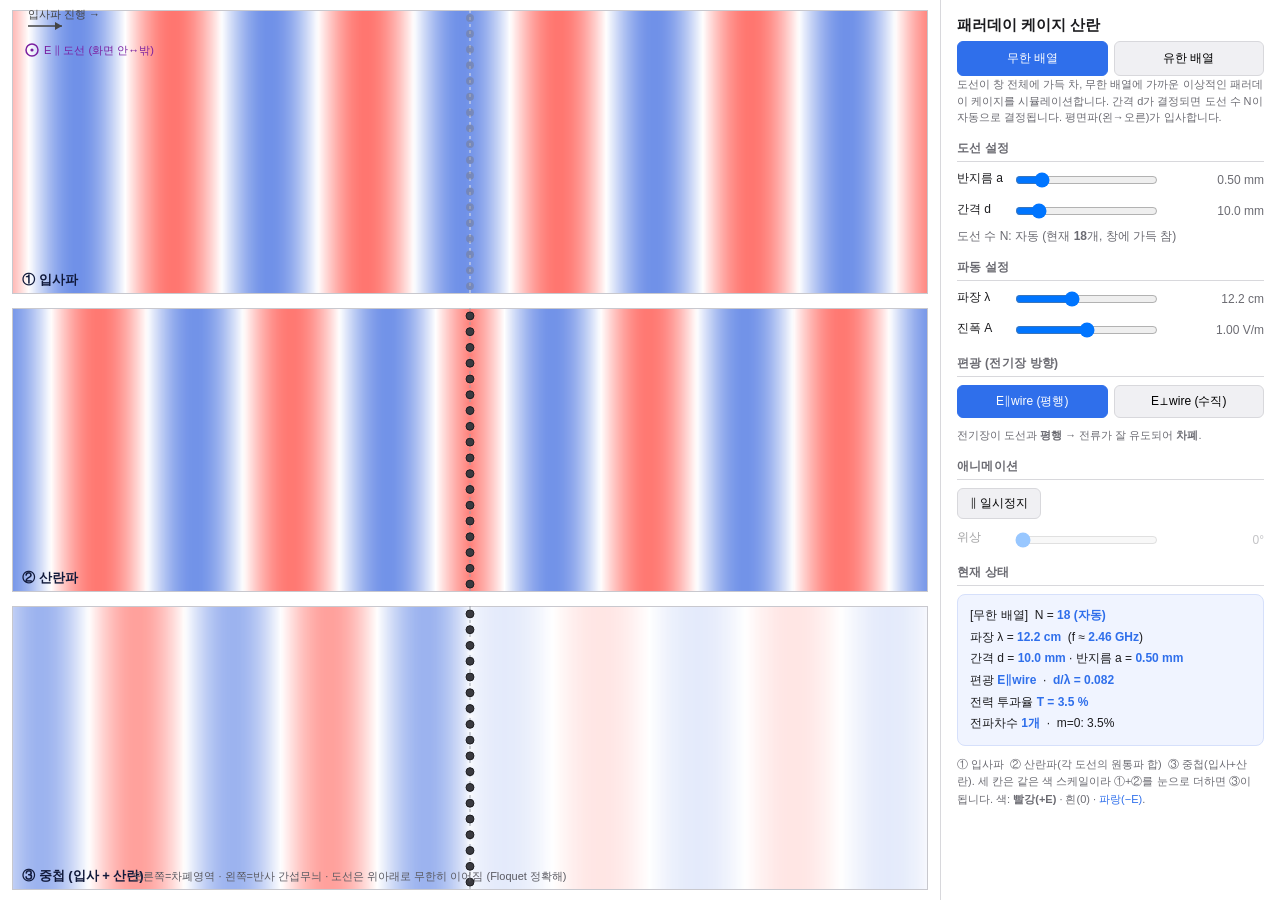
==== index.html @ 06fbdb88 "무한 배열 투과율 회절차수 합산 수정 및 수업자료 파일 추가 Co-Authored-By: Claude Opus 4.8 <noreply@anthropic.com>" ====
<!DOCTYPE html>
<html lang="ko">
<head>
<meta charset="UTF-8">
<title>패러데이 케이지 산란 시뮬레이션</title>
<link rel="stylesheet" href="style.css">
</head>
<body>
<div id="app">
  <div id="canvasWrap"><canvas id="canvas"></canvas></div>
  <div id="panel">
    <h1>패러데이 케이지 산란</h1>

    <!-- 탭 버튼 -->
    <div id="tabBar">
      <button class="tabBtn active" data-tab="0">무한 배열</button>
      <button class="tabBtn" data-tab="1">유한 배열</button>
    </div>

    <!-- Pane 0: 무한 배열 (기본) -->
    <div class="tabPane active" id="pane0">
      <div class="sub">도선이 창 전체에 가득 차, 무한 배열에 가까운 이상적인 패러데이 케이지를
        시뮬레이션합니다. 간격 d가 결정되면 도선 수 N이 자동으로 결정됩니다.
        평면파(왼→오른)가 입사합니다.</div>
      <h2>도선 설정</h2>
      <div class="row">
        <label style="width:48px">반지름 a</label>
        <input type="range" id="a0Slider" min="0.05" max="3" step="0.05" value="0.5">
        <span class="valbox" id="a0Val"></span>
      </div>
      <div class="row">
        <label style="width:48px">간격 d</label>
        <input type="range" id="d0Slider" min="3" max="60" step="0.5" value="10">
        <span class="valbox" id="d0Val"></span>
      </div>
      <div class="autoN">도선 수 N: 자동 (현재 <b id="autoNVal">—</b>개, 창에 가득 참)</div>
    </div>

    <!-- Pane 1: 유한 배열 -->
    <div class="tabPane" id="pane1">
      <div class="sub">도선 수 N을 직접 지정합니다. 개수가 적으면 가장자리 회절이 생겨
        차폐가 불완전해집니다. 도선이 창에 모두 보이도록 창 크기가 자동 조절됩니다.
        평면파(왼→오른)가 입사합니다.</div>
      <h2>도선 설정</h2>
      <div class="row">
        <label style="width:48px">반지름 a</label>
        <input type="range" id="a1Slider" min="0.05" max="3" step="0.05" value="0.5">
        <span class="valbox" id="a1Val"></span>
      </div>
      <div class="row">
        <label style="width:48px">간격 d</label>
        <input type="range" id="d1Slider" min="1" max="60" step="0.5" value="10">
        <span class="valbox" id="d1Val"></span>
      </div>
      <div class="row">
        <label style="width:48px">개수 N</label>
        <input type="range" id="n1Slider" min="2" max="60" step="1" value="30">
        <span class="valbox" id="n1Val"></span>
      </div>
    </div>

    <!-- 공유: 파동 설정 -->
    <h2>파동 설정</h2>
    <div class="row">
      <label style="width:48px">파장 λ</label>
      <input type="range" id="lamSlider" min="1" max="30" step="0.1" value="12.2">
      <span class="valbox" id="lamVal"></span>
    </div>
    <div class="row">
      <label style="width:48px">진폭 A</label>
      <input type="range" id="ampSlider" min="0" max="2" step="0.05" value="1">
      <span class="valbox" id="ampVal"></span>
    </div>

    <!-- 공유: 편광 -->
    <h2>편광 (전기장 방향)</h2>
    <div class="segbtns">
      <button id="polPar" class="active">E∥wire (평행)</button>
      <button id="polPerp">E⊥wire (수직)</button>
    </div>
    <div class="legend" id="polLegend"></div>

    <!-- 공유: 애니메이션 -->
    <h2>애니메이션</h2>
    <div class="ctrlrow">
      <button class="std" id="playBtn">‖ 일시정지</button>
    </div>
    <div class="row" id="phaseWrap">
      <label style="width:48px">위상</label>
      <input type="range" id="phaseSlider" min="0" max="360" step="1" value="0">
      <span class="valbox" id="phaseVal">0°</span>
    </div>
    <div class="hint" id="phaseHint" style="display:none">
      전자기파는 시간에 따라 진동합니다. <b>위상(0°→360°)</b>은 한 주기 안의 '시각'입니다.
      슬라이더를 움직이면 파동이 어느 순간에 있는지 정지 화면으로 탐색할 수 있습니다.
      0°와 360°는 같은 순간(한 주기 후)이고, 180°는 빨강·파랑이 반전된 순간입니다.
    </div>

    <!-- 공유: 현재 상태 -->
    <h2>현재 상태</h2>
    <div class="info" id="infoBox"></div>

    <div class="hint">
      ① 입사파 &nbsp;② 산란파(각 도선의 원통파 합) &nbsp;③ 중첩(입사+산란).
      세 칸은 같은 색 스케일이라 ①+②를 눈으로 더하면 ③이 됩니다.
      색: <b>빨강(+E)</b> · 흰(0) · <span style="color:#2f6feb">파랑(−E)</span>.
    </div>
  </div>
</div>
<script src="script.js"></script>
</body>
</html>
---- style.css ----
:root {
  --bg: #f7f7f8;
  --panel-bg: #ffffff;
  --border: #d8d8dc;
  --text: #1c1c1f;
  --muted: #6b6b72;
  --accent: #2f6feb;
}
* { box-sizing: border-box; }
html, body {
  margin: 0; padding: 0; height: 100%;
  font-family: "Pretendard", "Malgun Gothic", "Apple SD Gothic Neo", sans-serif;
  background: var(--bg); color: var(--text);
}
#app { display: flex; height: 100vh; }
#canvasWrap { flex: 1; position: relative; min-width: 0; }
#canvas { display: block; width: 100%; height: 100%; background: #ffffff; }

#panel {
  width: 340px; flex-shrink: 0; background: var(--panel-bg);
  border-left: 1px solid var(--border); overflow-y: auto;
  padding: 16px; font-size: 13px;
}
h1 { font-size: 15px; margin: 0 0 6px; }
.sub { font-size: 11px; color: var(--muted); margin-bottom: 8px; line-height: 1.5; }
h2 { font-size: 12px; margin: 14px 0 8px; color: var(--muted);
  border-bottom: 1px solid var(--border); padding-bottom: 4px; letter-spacing: .02em; }
label { display: block; font-size: 12px; margin-bottom: 4px; }
.row { display: flex; align-items: center; gap: 8px; margin-bottom: 10px; }
.row input[type=range] { flex: 1; }
.valbox { width: 96px; text-align: right; font-variant-numeric: tabular-nums; font-size: 12px; color: var(--muted); }

/* 탭 바 */
#tabBar { display: flex; gap: 6px; margin: 6px 0 0; }
.tabBtn {
  flex: 1; font-size: 12px; padding: 8px 6px;
  border: 1px solid var(--border); border-radius: 6px;
  background: #f0f0f3; cursor: pointer; transition: background .12s;
}
.tabBtn:hover { background: #e4e4e8; }
.tabBtn.active { background: var(--accent); color: #fff; border-color: var(--accent); }

/* 탭 콘텐츠 */
.tabPane { display: none; }
.tabPane.active { display: block; }

/* 무한 배열 자동 N 표시 */
.autoN { font-size: 12px; color: var(--muted); margin: -4px 0 10px; }

/* 편광 버튼 */
.segbtns { display: flex; gap: 6px; margin-bottom: 6px; }
.segbtns button {
  flex: 1; font-size: 12px; padding: 7px 6px; border: 1px solid var(--border);
  border-radius: 6px; background: #f0f0f3; cursor: pointer;
}
.segbtns button.active { background: var(--accent); color: #fff; border-color: var(--accent); }

.ctrlrow { display: flex; gap: 8px; align-items: center; margin-bottom: 10px; }
button.std {
  font-size: 12px; padding: 6px 12px; border: 1px solid var(--border); border-radius: 6px;
  background: #f0f0f3; cursor: pointer;
}
button.std:hover { background: #e4e4e8; }

.info { font-size: 12px; line-height: 1.8; background: #f0f4ff; border: 1px solid #d6e0fb;
  border-radius: 8px; padding: 10px 12px; }
.info b { color: var(--accent); font-variant-numeric: tabular-nums; }
.legend { font-size: 11px; color: var(--muted); line-height: 1.7; margin-top: 8px; }
.hint { font-size: 11px; color: var(--muted); margin-top: 10px; line-height: 1.6; }
#phaseWrap { opacity: .4; pointer-events: none; }
#phaseWrap.on { opacity: 1; pointer-events: auto; }
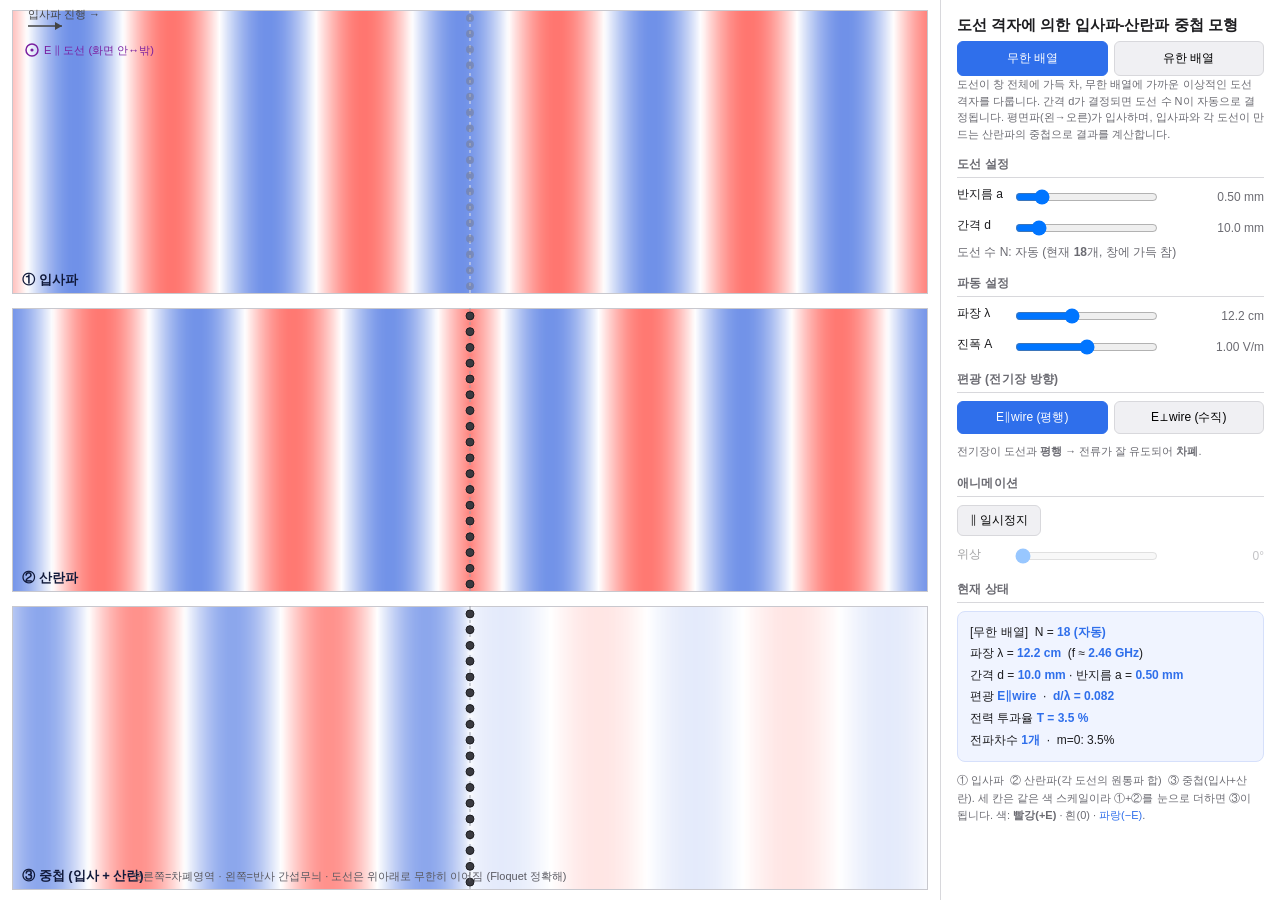
==== commit e596038f: "화면 문구를 '도선 격자' 표현으로 통일 (제목·h1·무한배열 설명) Co-Authored-By: Claude Opus 4.8 <noreply@anthropic.com>" ====
--- a/index.html
+++ b/index.html
@@ -2,14 +2,14 @@
 <html lang="ko">
 <head>
 <meta charset="UTF-8">
-<title>패러데이 케이지 산란 시뮬레이션</title>
+<title>도선 격자에 의한 입사파-산란파 중첩 모형</title>
 <link rel="stylesheet" href="style.css">
 </head>
 <body>
 <div id="app">
   <div id="canvasWrap"><canvas id="canvas"></canvas></div>
   <div id="panel">
-    <h1>패러데이 케이지 산란</h1>
+    <h1>도선 격자에 의한 입사파-산란파 중첩 모형</h1>
 
     <!-- 탭 버튼 -->
     <div id="tabBar">
@@ -19,9 +19,9 @@
 
     <!-- Pane 0: 무한 배열 (기본) -->
     <div class="tabPane active" id="pane0">
-      <div class="sub">도선이 창 전체에 가득 차, 무한 배열에 가까운 이상적인 패러데이 케이지를
-        시뮬레이션합니다. 간격 d가 결정되면 도선 수 N이 자동으로 결정됩니다.
-        평면파(왼→오른)가 입사합니다.</div>
+      <div class="sub">도선이 창 전체에 가득 차, 무한 배열에 가까운 이상적인 도선 격자를
+        다룹니다. 간격 d가 결정되면 도선 수 N이 자동으로 결정됩니다.
+        평면파(왼→오른)가 입사하며, 입사파와 각 도선이 만드는 산란파의 중첩으로 결과를 계산합니다.</div>
       <h2>도선 설정</h2>
       <div class="row">
         <label style="width:48px">반지름 a</label>
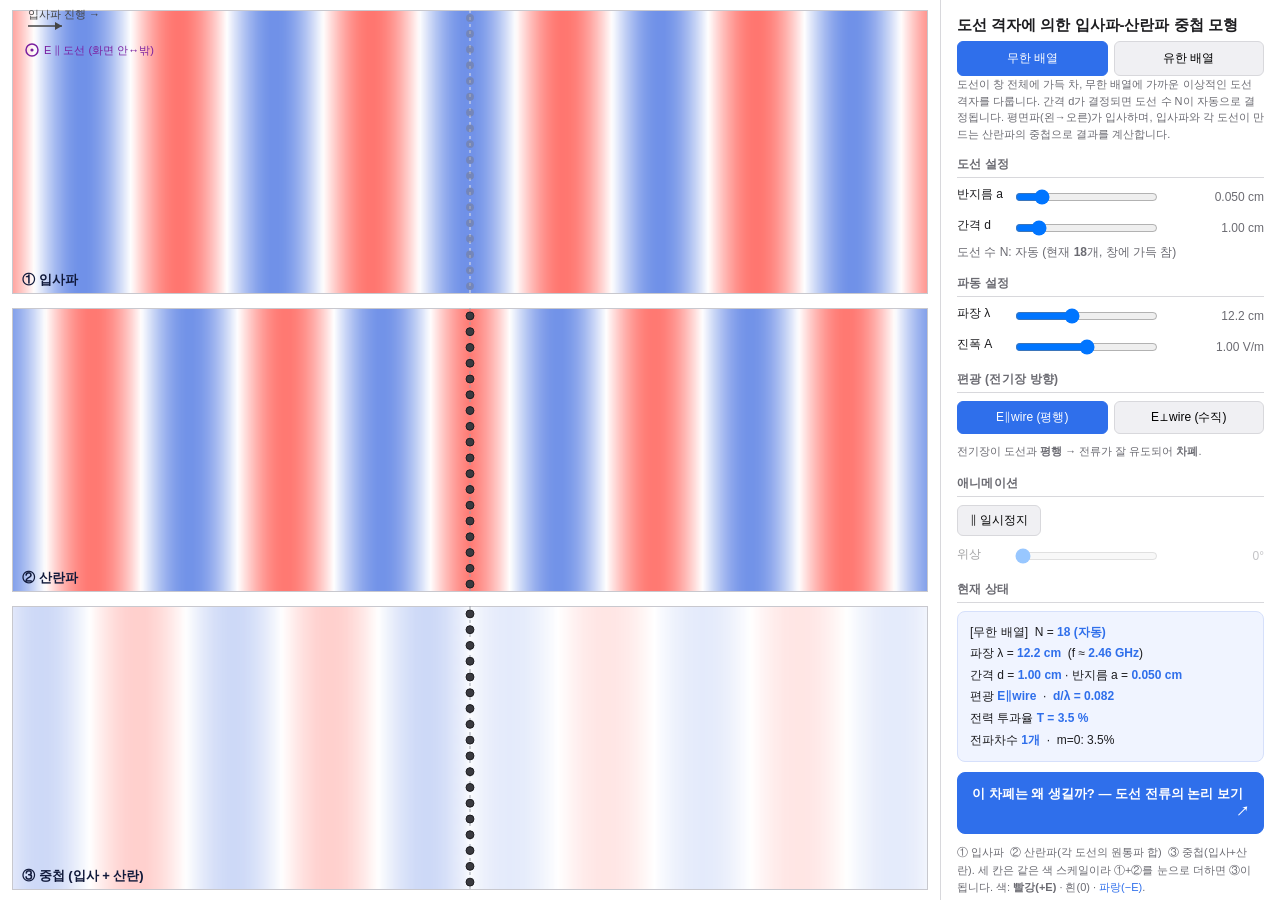
==== commit f40a3b21: "추가: 메인 모형에 메커니즘(phasor-steps) 연결 버튼 + 단위 cm 표기 통일 - 메인 격자 모형에 "이 차폐는 왜 생길까?" 버튼 추가, phasor-steps로 λ/" ====
--- a/index.html
+++ b/index.html
@@ -100,6 +100,11 @@
     <h2>현재 상태</h2>
     <div class="info" id="infoBox"></div>
 
+    <div id="mechanismWrap">
+      <button class="mechBtn" id="mechanismBtn">이 차폐는 왜 생길까? — 도선 전류의 논리 보기 <span class="arrow">↗</span></button>
+      <div class="hint" id="mechanismHint" style="display:none"></div>
+    </div>
+
     <div class="hint">
       ① 입사파 &nbsp;② 산란파(각 도선의 원통파 합) &nbsp;③ 중첩(입사+산란).
       세 칸은 같은 색 스케일이라 ①+②를 눈으로 더하면 ③이 됩니다.
--- a/style.css
+++ b/style.css
@@ -65,6 +65,24 @@
 .info { font-size: 12px; line-height: 1.8; background: #f0f4ff; border: 1px solid #d6e0fb;
   border-radius: 8px; padding: 10px 12px; }
 .info b { color: var(--accent); font-variant-numeric: tabular-nums; }
+.mechBtn {
+  display: block;
+  width: 100%;
+  margin: 10px 0 4px;
+  padding: 12px 14px;
+  font-size: 13px;
+  font-weight: 600;
+  text-align: left;
+  color: #fff;
+  background: var(--accent);
+  border: 1px solid var(--accent);
+  border-radius: 8px;
+  cursor: pointer;
+  transition: background .12s, transform .06s;
+}
+.mechBtn:hover  { background: #245fd0; }
+.mechBtn:active { transform: translateY(1px); }
+.mechBtn .arrow { float: right; font-weight: 700; }
 .legend { font-size: 11px; color: var(--muted); line-height: 1.7; margin-top: 8px; }
 .hint { font-size: 11px; color: var(--muted); margin-top: 10px; line-height: 1.6; }
 #phaseWrap { opacity: .4; pointer-events: none; }
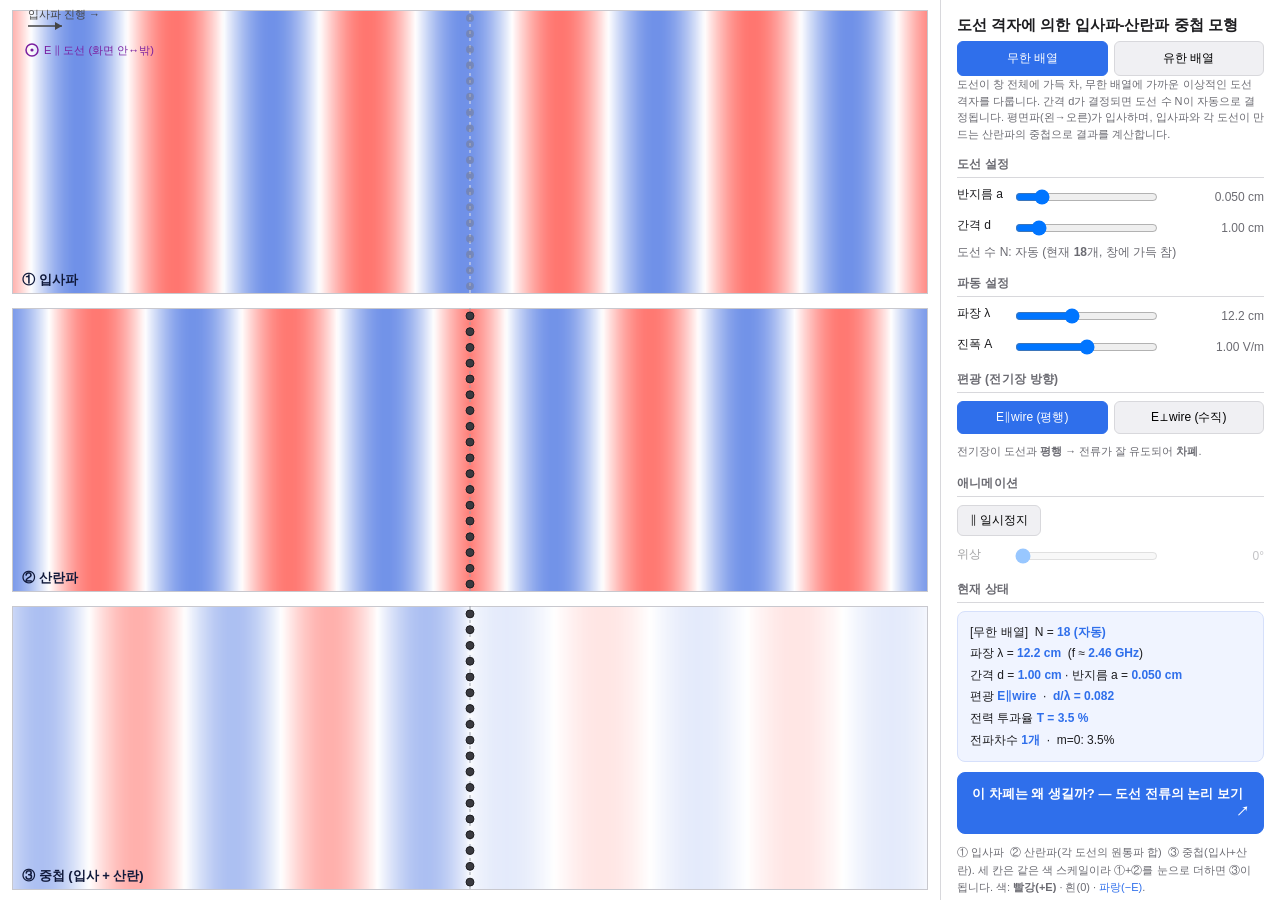
==== commit 0cf95197: "수정: 브라우저 탭 제목을 '차폐 - 도선 격자(금속망)'으로 변경" ====
--- a/index.html
+++ b/index.html
@@ -2,7 +2,7 @@
 <html lang="ko">
 <head>
 <meta charset="UTF-8">
-<title>도선 격자에 의한 입사파-산란파 중첩 모형</title>
+<title>차폐 - 도선 격자(금속망)</title>
 <link rel="stylesheet" href="style.css">
 </head>
 <body>
